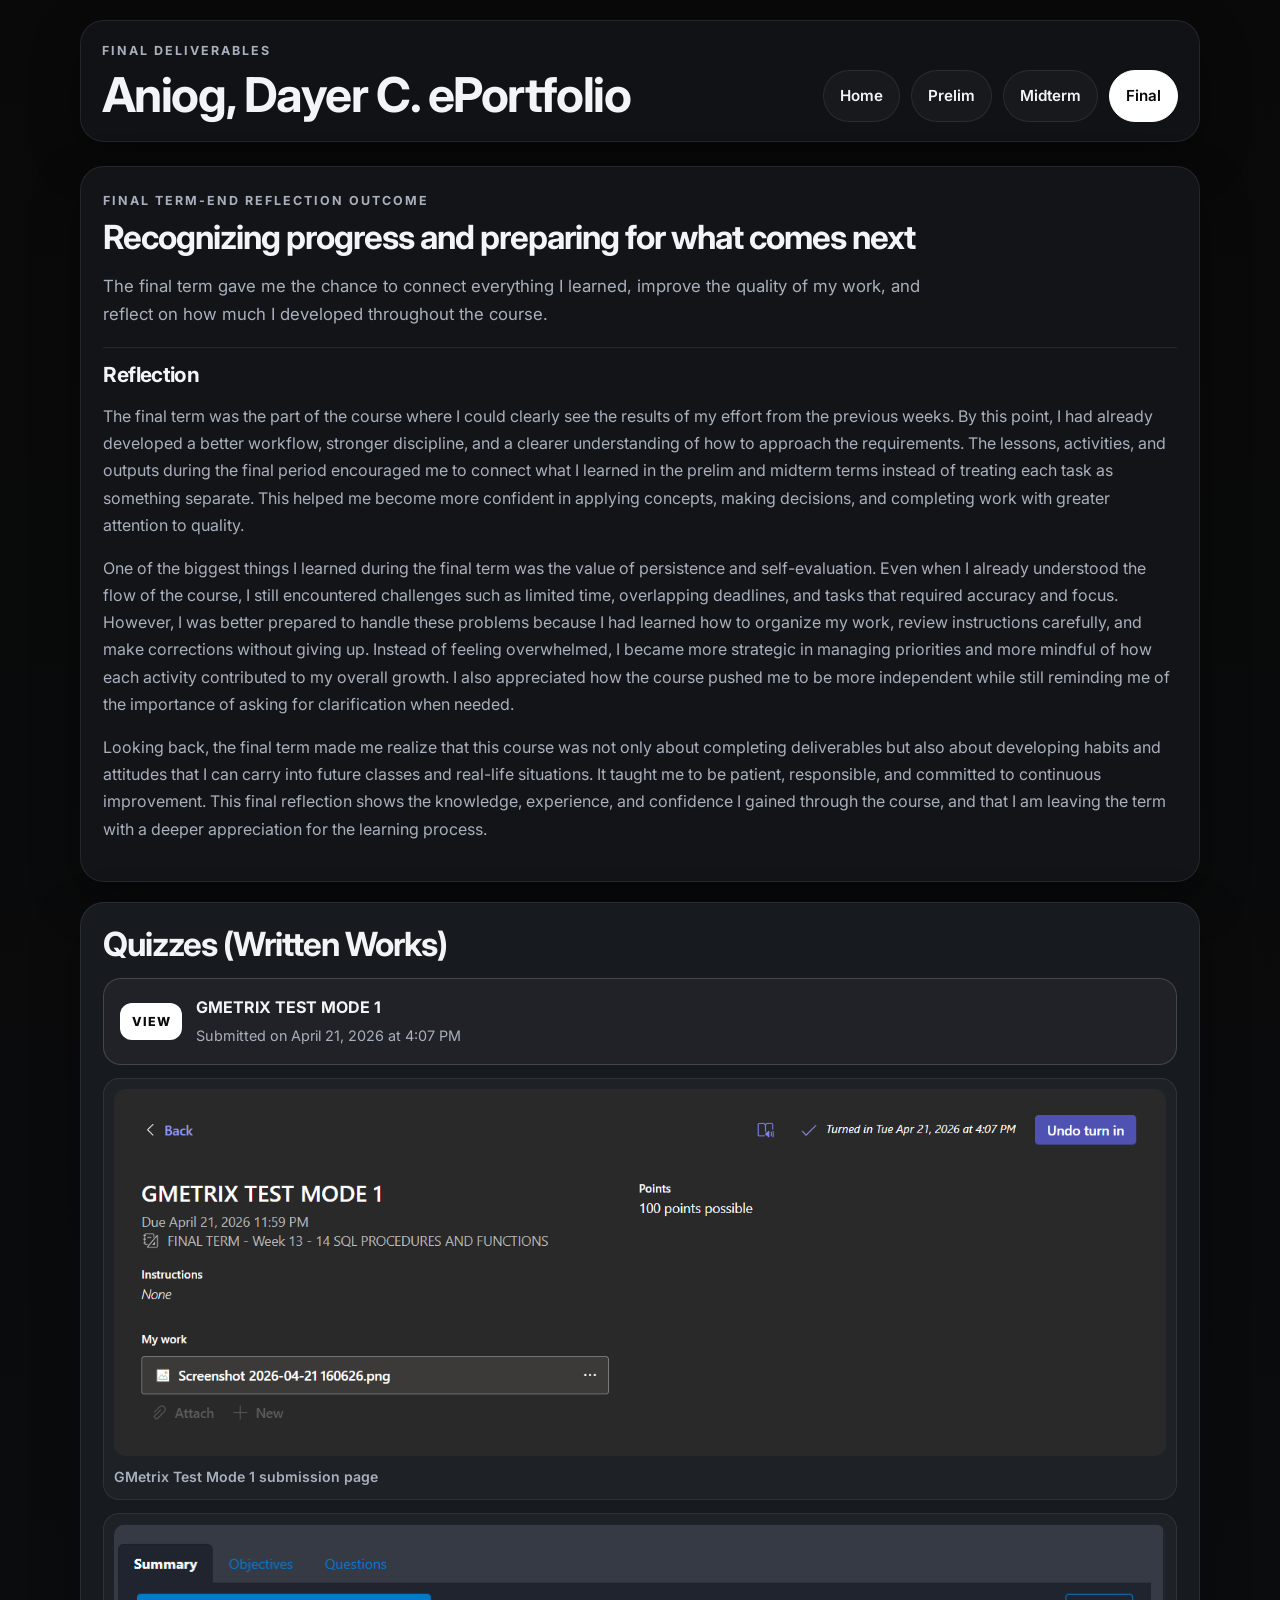
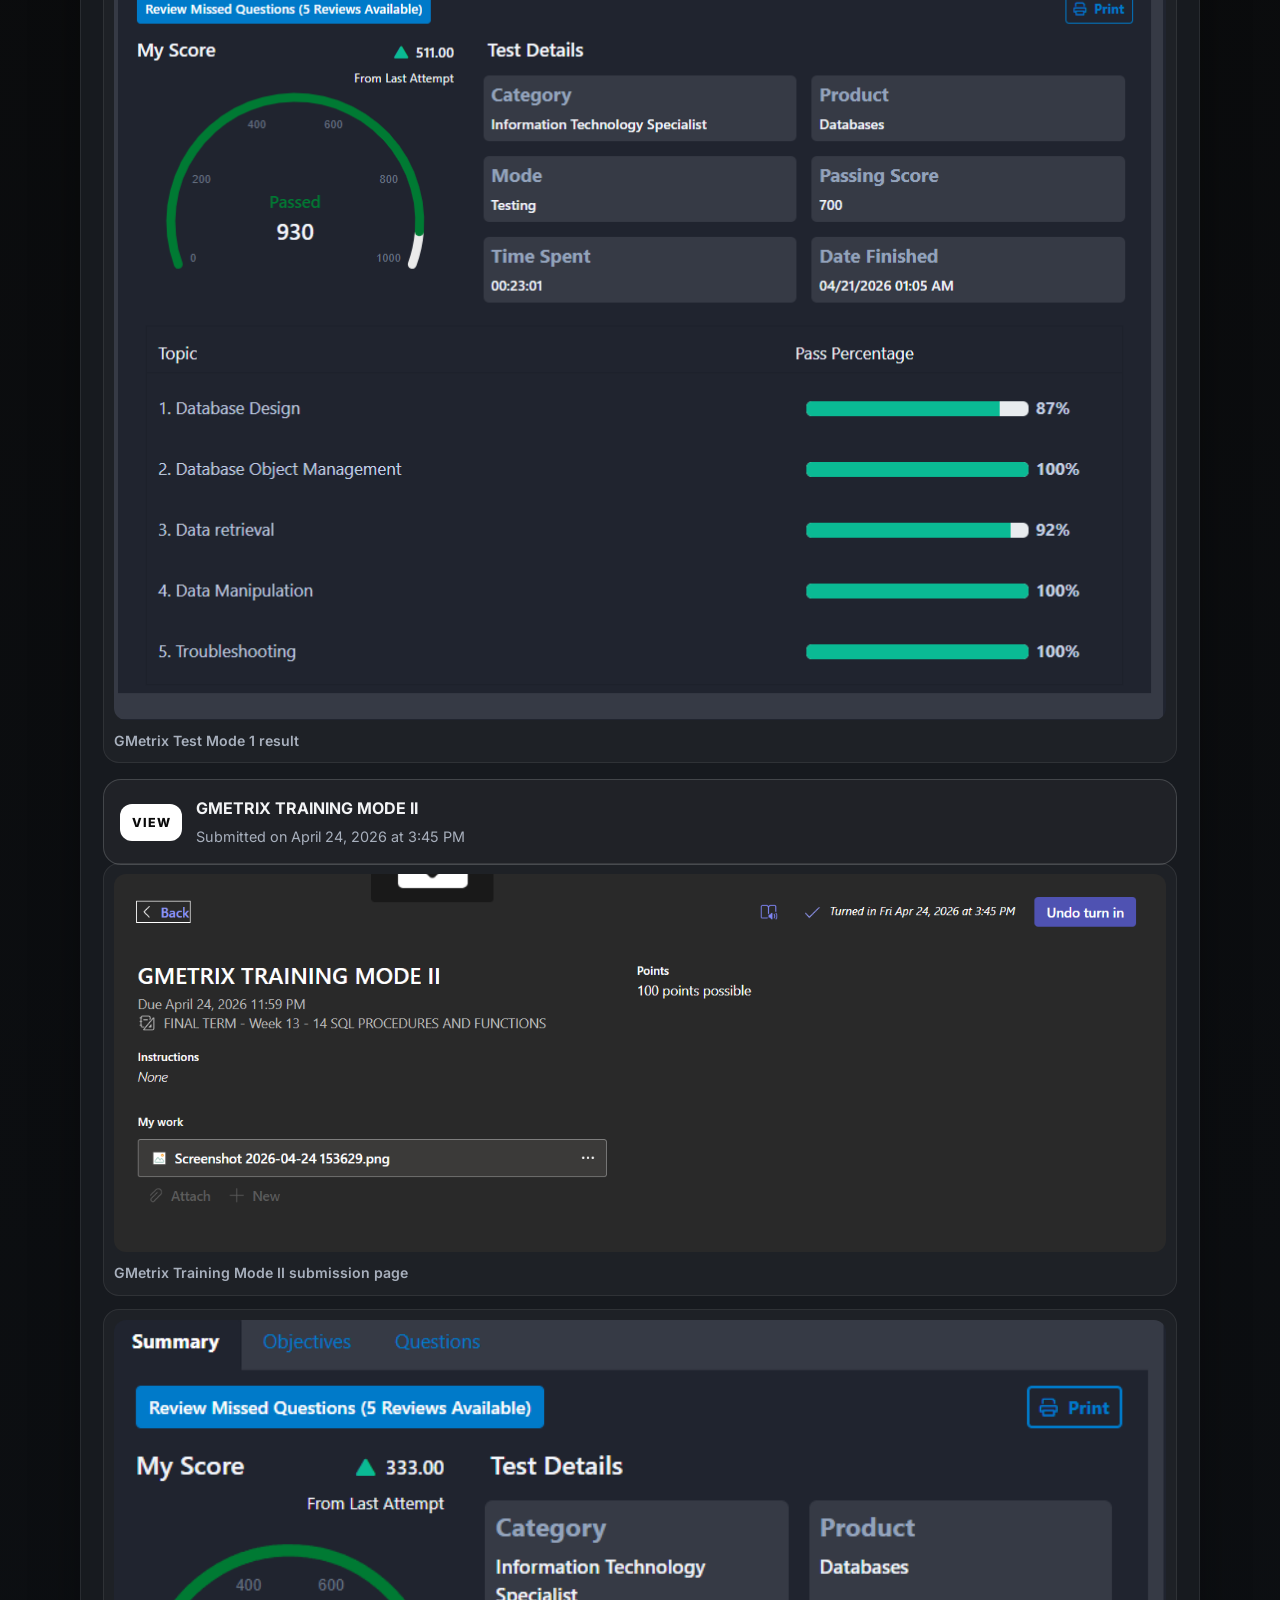
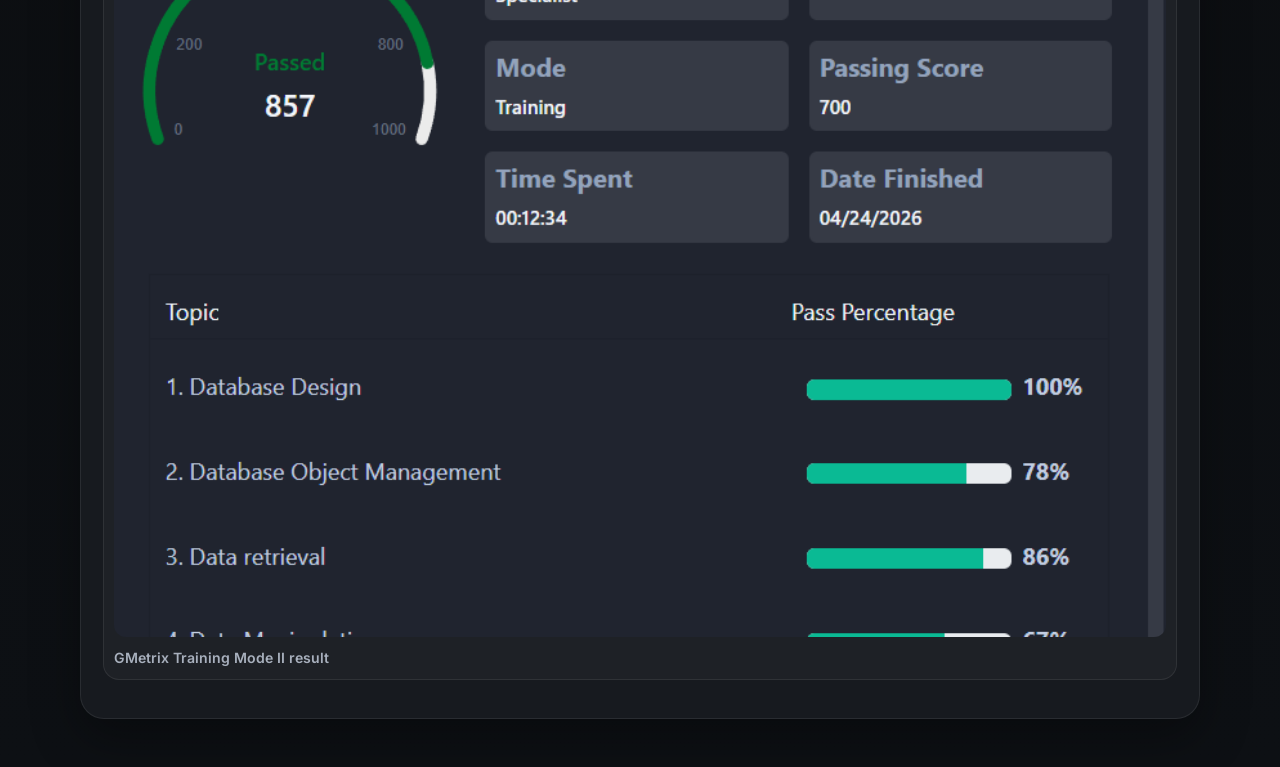
==== final.html @ a4cdac78 "Add ePortfolio files" ====
<!DOCTYPE html>
<html lang="en">
<head>
  <meta charset="UTF-8">
  <meta name="viewport" content="width=device-width, initial-scale=1.0">
  <title>Final Deliverables | Aniog, Dayer C. ePortfolio</title>
  <link rel="stylesheet" href="styles.css">
</head>
<body>
  <div class="page-shell">
    <header class="topbar">
      <div>
        <p class="eyebrow">Final Deliverables</p>
        <h1>Aniog, Dayer C. ePortfolio</h1>
      </div>
      <nav class="site-nav" aria-label="Primary navigation">
        <a href="index.html">Home</a>
        <a href="prelim.html">Prelim</a>
        <a href="midterm.html">Midterm</a>
        <a class="is-active" href="final.html">Final</a>
      </nav>
    </header>

    <main class="term-layout">
      <article class="panel reflection">
        <p class="eyebrow">Final Term-End Reflection Outcome</p>
        <h2>Recognizing progress and preparing for what comes next</h2>
        <p class="lead">
          The final term gave me the chance to connect everything I learned, improve the quality
          of my work, and reflect on how much I developed throughout the course.
        </p>
        <h3 class="reflection-subtitle">Reflection</h3>
        <p>
          The final term was the part of the course where I could clearly see the results of my
          effort from the previous weeks. By this point, I had already developed a better workflow,
          stronger discipline, and a clearer understanding of how to approach the requirements. The
          lessons, activities, and outputs during the final period encouraged me to connect what I
          learned in the prelim and midterm terms instead of treating each task as something separate.
          This helped me become more confident in applying concepts, making decisions, and completing
          work with greater attention to quality.
        </p>
        <p>
          One of the biggest things I learned during the final term was the value of persistence and
          self-evaluation. Even when I already understood the flow of the course, I still encountered
          challenges such as limited time, overlapping deadlines, and tasks that required accuracy and
          focus. However, I was better prepared to handle these problems because I had learned how to
          organize my work, review instructions carefully, and make corrections without giving up.
          Instead of feeling overwhelmed, I became more strategic in managing priorities and more
          mindful of how each activity contributed to my overall growth. I also appreciated how the
          course pushed me to be more independent while still reminding me of the importance of asking
          for clarification when needed.
        </p>
        <p>
          Looking back, the final term made me realize that this course was not only about completing
          deliverables but also about developing habits and attitudes that I can carry into future
          classes and real-life situations. It taught me to be patient, responsible, and committed to
          continuous improvement. This final reflection shows the knowledge, experience, and
          confidence I gained through the course, and that I am leaving the term with a deeper
          appreciation for the learning process.
        </p>
      </article>

      <section class="deliverables-grid deliverables-grid--single">
        <article class="panel deliverable-card">
          <h2>Quizzes (Written Works)</h2>
          <a class="file-card" href="assets/final-proof/gmetrix-test-mode-1-score.png" target="_blank">
            <span class="file-card-type">VIEW</span>
            <span class="file-card-body">
              <span class="file-card-title">GMETRIX TEST MODE 1</span>
              <span class="file-card-meta">Submitted on April 21, 2026 at 4:07 PM</span>
            </span>
          </a>
          <div class="proof-gallery file-proof-gallery">
            <a class="proof-shot" href="assets/final-proof/gmetrix-test-mode-1-page.png" target="_blank">
              <img
                class="proof-image"
                src="assets/final-proof/gmetrix-test-mode-1-page.png"
                alt="GMetrix Test Mode 1 submission page screenshot"
              >
              <span class="proof-caption">GMetrix Test Mode 1 submission page</span>
            </a>
            <a class="proof-shot" href="assets/final-proof/gmetrix-test-mode-1-score.png" target="_blank">
              <img
                class="proof-image"
                src="assets/final-proof/gmetrix-test-mode-1-score.png"
                alt="GMetrix Test Mode 1 score screenshot"
              >
              <span class="proof-caption">GMetrix Test Mode 1 result</span>
            </a>
          </div>
          <a class="file-card" href="assets/final-proof/gmetrix-training-mode-ii-score.png" target="_blank">
            <span class="file-card-type">VIEW</span>
            <span class="file-card-body">
              <span class="file-card-title">GMETRIX TRAINING MODE II</span>
              <span class="file-card-meta">Submitted on April 24, 2026 at 3:45 PM</span>
            </span>
          </a>
          <div class="proof-gallery file-proof-gallery">
            <a class="proof-shot" href="assets/final-proof/gmetrix-training-mode-ii-page.png" target="_blank">
              <img
                class="proof-image"
                src="assets/final-proof/gmetrix-training-mode-ii-page.png"
                alt="GMetrix Training Mode II submission page screenshot"
              >
              <span class="proof-caption">GMetrix Training Mode II submission page</span>
            </a>
            <a class="proof-shot" href="assets/final-proof/gmetrix-training-mode-ii-score.png" target="_blank">
              <img
                class="proof-image"
                src="assets/final-proof/gmetrix-training-mode-ii-score.png"
                alt="GMetrix Training Mode II score screenshot"
              >
              <span class="proof-caption">GMetrix Training Mode II result</span>
            </a>
          </div>
        </article>
      </section>
    </main>
  </div>
</body>
</html>
---- styles.css ----
@import url("https://fonts.googleapis.com/css2?family=Inter:wght@400;500;600;700;800&display=swap");

:root {
  --bg: #090909;
  --panel: #121417;
  --panel-soft: #171a1f;
  --text: #f3f4f6;
  --muted: #a8b0bd;
  --line: rgba(255, 255, 255, 0.08);
  --line-strong: rgba(255, 255, 255, 0.16);
  --shadow: 0 18px 48px rgba(0, 0, 0, 0.34);
}

* {
  box-sizing: border-box;
}

html {
  scroll-behavior: smooth;
}

body {
  margin: 0;
  min-height: 100vh;
  background: linear-gradient(180deg, #090909 0%, #0d1014 100%);
  color: var(--text);
  font-family: "Inter", "Segoe UI", sans-serif;
  line-height: 1.7;
}

a {
  color: inherit;
  text-decoration: none;
}

h1,
h2,
h3 {
  margin: 0;
  line-height: 1.1;
  letter-spacing: -0.03em;
}

p {
  margin: 0 0 1rem;
}

.page-shell {
  width: min(1120px, calc(100% - 2rem));
  margin: 0 auto;
  padding: 1.25rem 0 3rem;
}

.topbar {
  display: flex;
  align-items: flex-end;
  justify-content: space-between;
  gap: 1.5rem;
  margin-bottom: 1.5rem;
  padding: 1.2rem 1.3rem;
  border: 1px solid var(--line);
  border-radius: 24px;
  background: rgba(18, 20, 23, 0.95);
  box-shadow: var(--shadow);
}

.topbar h1 {
  font-size: clamp(2rem, 4vw, 3rem);
}

.eyebrow {
  margin-bottom: 0.5rem;
  color: var(--muted);
  font-size: 0.78rem;
  font-weight: 700;
  letter-spacing: 0.16em;
  text-transform: uppercase;
}

.site-nav {
  display: flex;
  flex-wrap: wrap;
  gap: 0.7rem;
}

.site-nav a {
  padding: 0.75rem 1rem;
  border: 1px solid var(--line);
  border-radius: 999px;
  background: rgba(255, 255, 255, 0.03);
  font-size: 0.95rem;
  font-weight: 600;
  transition: border-color 180ms ease, background-color 180ms ease;
}

.site-nav a:hover,
.site-nav a:focus-visible {
  border-color: var(--line-strong);
  background: rgba(255, 255, 255, 0.06);
}

.site-nav .is-active {
  background: #ffffff;
  color: #090909;
  border-color: #ffffff;
}

main,
.term-layout {
  display: grid;
  gap: 1.25rem;
}

.panel {
  border: 1px solid var(--line);
  border-radius: 24px;
  background: var(--panel);
  box-shadow: var(--shadow);
}

.hero {
  display: grid;
  grid-template-columns: minmax(0, 1fr) 300px;
  gap: 1.4rem;
  align-items: center;
  padding: 1.25rem 1.35rem;
}

.hero-copy {
  display: flex;
  flex-direction: column;
  justify-content: center;
  min-height: 100%;
}

.hero-title {
  margin-bottom: 0.8rem;
  font-size: clamp(2rem, 4vw, 3.2rem);
}

.lead {
  max-width: 36rem;
  margin-bottom: 0.9rem;
  color: var(--muted);
  font-size: 1.05rem;
}

.hero-note {
  display: inline-block;
  max-width: 32rem;
  margin-bottom: 0;
  padding: 0.75rem 0.9rem;
  border: 1px solid var(--line);
  border-radius: 16px;
  background: rgba(255, 255, 255, 0.03);
  color: var(--muted);
  font-size: 0.96rem;
}

.portrait-card {
  display: flex;
  flex-direction: column;
  align-items: center;
  justify-content: center;
  justify-self: end;
  width: 100%;
  max-width: 300px;
  min-height: 332px;
  padding: 1rem 0.9rem;
  border-radius: 20px;
  background: var(--panel-soft);
}

.portrait-photo {
  display: block;
  width: min(180px, 100%);
  aspect-ratio: 1;
  border: 1px solid var(--line-strong);
  border-radius: 50%;
  object-fit: cover;
  object-position: center top;
}

.portrait-caption {
  margin: 0.85rem 0 0;
  color: var(--muted);
  font-size: 0.82rem;
  font-weight: 600;
  line-height: 1.6;
  text-align: center;
}

.about-copy,
.term-intro,
.reflection,
.deliverable-card {
  padding: 1.4rem;
}

.about-copy h2,
.term-intro h2,
.reflection h2,
.deliverable-card h2 {
  margin-bottom: 1rem;
  font-size: clamp(1.45rem, 2.6vw, 2.1rem);
}

.about-copy p,
.term-intro p,
.reflection p {
  color: var(--muted);
}

.term-intro {
  background: var(--panel-soft);
}

.reflection .lead {
  max-width: 52rem;
  margin-bottom: 1.15rem;
}

.reflection-subtitle {
  margin: 0 0 1rem;
  padding-top: 1rem;
  border-top: 1px solid var(--line);
  font-size: 1.3rem;
}

.deliverables-grid {
  display: grid;
  grid-template-columns: repeat(2, minmax(0, 1fr));
  align-items: start;
  gap: 1.25rem;
}

.deliverables-grid--single {
  grid-template-columns: 1fr;
}

.deliverable-card {
  background: var(--panel-soft);
}

.submission-list {
  margin: 0;
  padding-left: 1.1rem;
}

.submission-list li {
  margin-bottom: 0.75rem;
  color: var(--muted);
}

.file-card {
  display: flex;
  align-items: center;
  gap: 0.9rem;
  margin-bottom: 1rem;
  padding: 0.95rem 1rem;
  border: 1px solid var(--line-strong);
  border-radius: 18px;
  background: rgba(255, 255, 255, 0.04);
  transition: border-color 180ms ease, background-color 180ms ease, transform 180ms ease;
}

.file-card:hover,
.file-card:focus-visible {
  transform: translateY(-2px);
  border-color: rgba(255, 255, 255, 0.28);
  background: rgba(255, 255, 255, 0.07);
}

.file-card-type {
  flex: 0 0 auto;
  min-width: 58px;
  padding: 0.5rem 0.7rem;
  border-radius: 12px;
  background: #ffffff;
  color: #090909;
  font-size: 0.78rem;
  font-weight: 800;
  letter-spacing: 0.08em;
  text-align: center;
}

.file-card-body {
  display: flex;
  flex-direction: column;
  gap: 0.15rem;
  min-width: 0;
}

.file-card-title {
  color: var(--text);
  font-weight: 700;
}

.file-card-meta {
  color: var(--muted);
  font-size: 0.9rem;
}

.proof-card {
  padding: 1rem 1.05rem;
  border: 1px solid var(--line-strong);
  border-radius: 18px;
  background: rgba(255, 255, 255, 0.04);
}

.proof-list {
  display: grid;
  gap: 0.9rem;
}

.proof-title {
  margin-bottom: 0.55rem;
  font-size: 1.2rem;
}

.proof-meta,
.proof-description {
  margin-bottom: 0;
  color: var(--muted);
}

.proof-meta {
  font-size: 0.92rem;
  font-weight: 600;
}

.proof-description {
  margin-top: 0.55rem;
}

.proof-gallery {
  display: grid;
  grid-template-columns: repeat(2, minmax(0, 1fr));
  gap: 0.85rem;
  margin-top: 0.95rem;
}

.file-proof-gallery {
  grid-template-columns: 1fr;
  margin: -0.15rem 0 1rem;
}

.proof-shot {
  display: block;
  padding: 0.6rem;
  border: 1px solid var(--line);
  border-radius: 16px;
  background: rgba(255, 255, 255, 0.03);
  transition: border-color 180ms ease, background-color 180ms ease, transform 180ms ease;
}

.proof-shot:hover,
.proof-shot:focus-visible {
  transform: translateY(-2px);
  border-color: rgba(255, 255, 255, 0.2);
  background: rgba(255, 255, 255, 0.05);
}

.proof-image {
  display: block;
  width: 100%;
  border-radius: 12px;
  background: #0b0d10;
}

.proof-caption {
  display: block;
  margin-top: 0.55rem;
  color: var(--muted);
  font-size: 0.88rem;
  font-weight: 600;
}

.deliverable-card .file-card:last-of-type {
  margin-bottom: 0;
}

.submission-list a {
  color: var(--text);
  font-weight: 600;
  text-decoration: underline;
  text-decoration-thickness: 1px;
  text-underline-offset: 0.2em;
}

@media (max-width: 900px) {
  .topbar,
  .hero,
  .deliverables-grid {
    grid-template-columns: 1fr;
  }

  .topbar {
    align-items: flex-start;
  }
}

@media (max-width: 640px) {
  .page-shell {
    width: min(100% - 1rem, 1120px);
    padding-top: 0.9rem;
  }

  .topbar,
  .hero,
  .about-copy,
  .term-intro,
  .reflection,
  .deliverable-card {
    padding: 1rem;
  }

  .site-nav a {
    width: calc(50% - 0.35rem);
    text-align: center;
  }

  .proof-gallery {
    grid-template-columns: 1fr;
  }

}
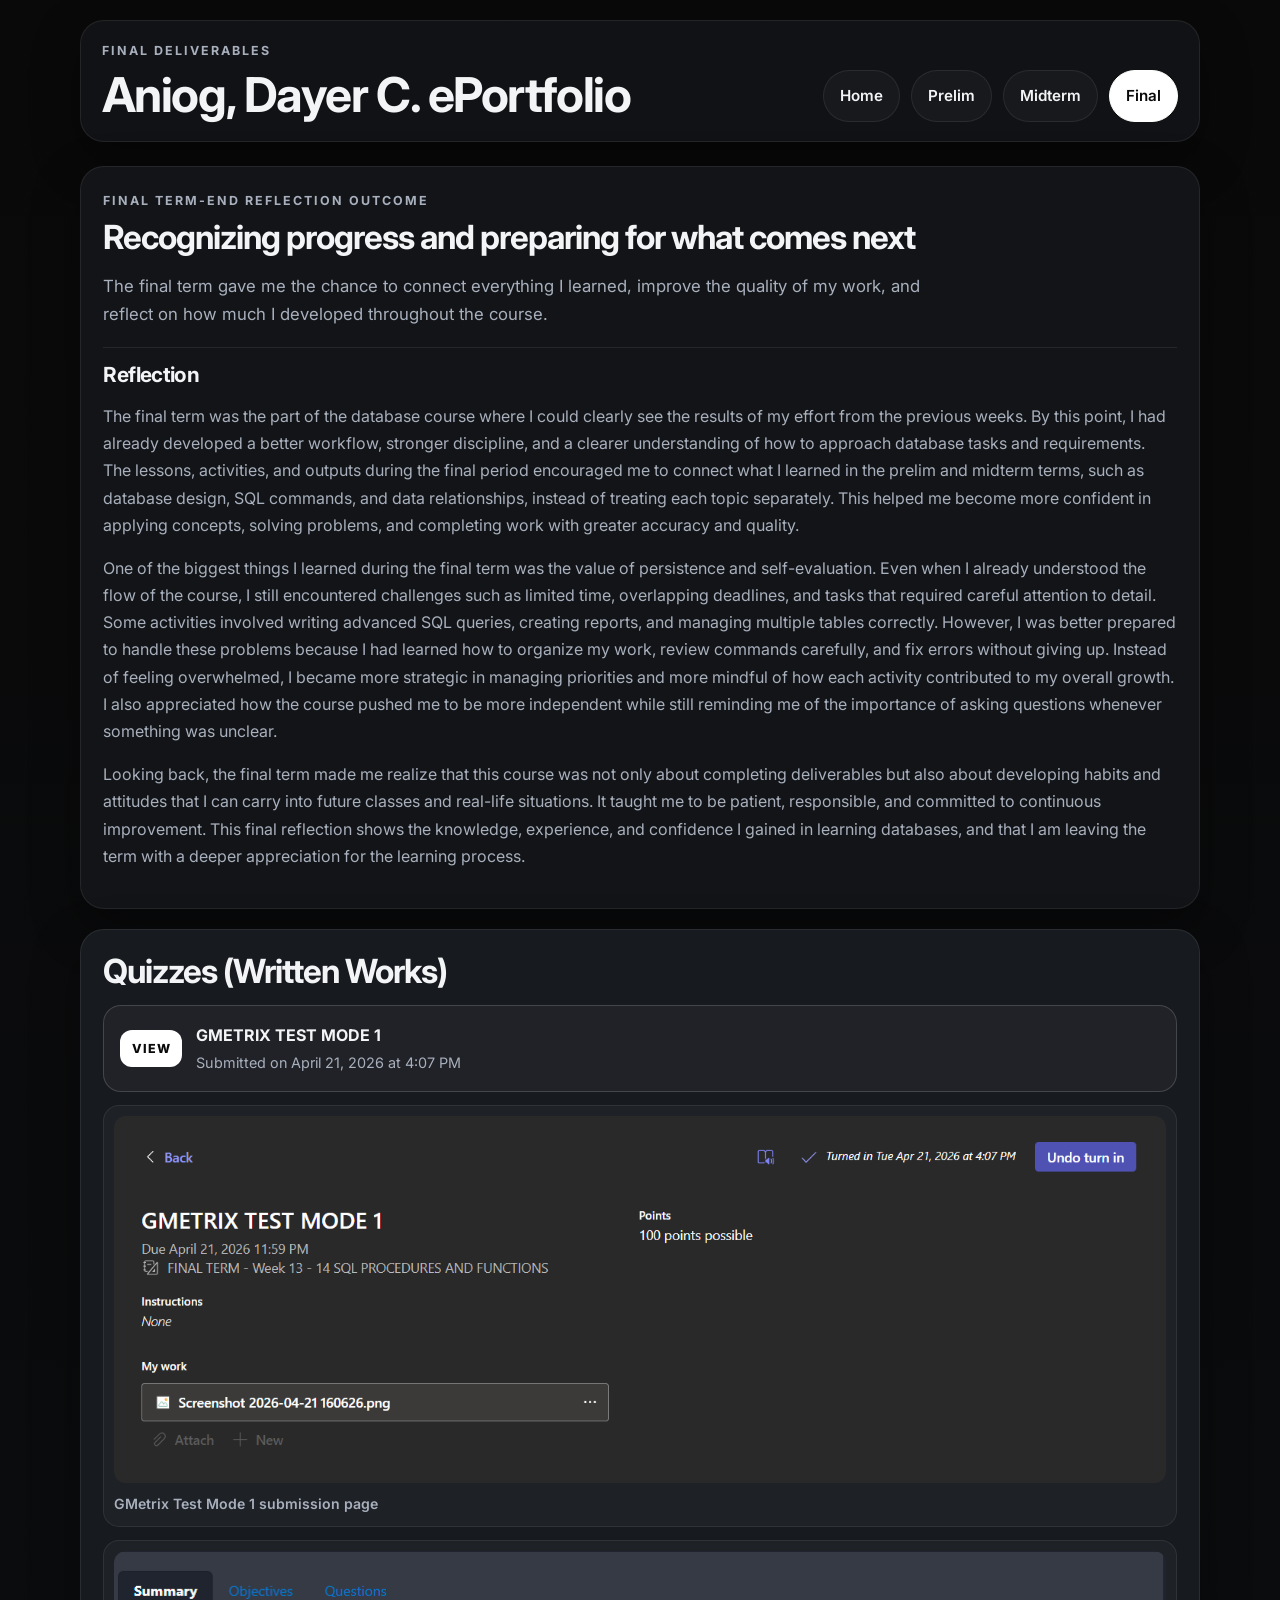
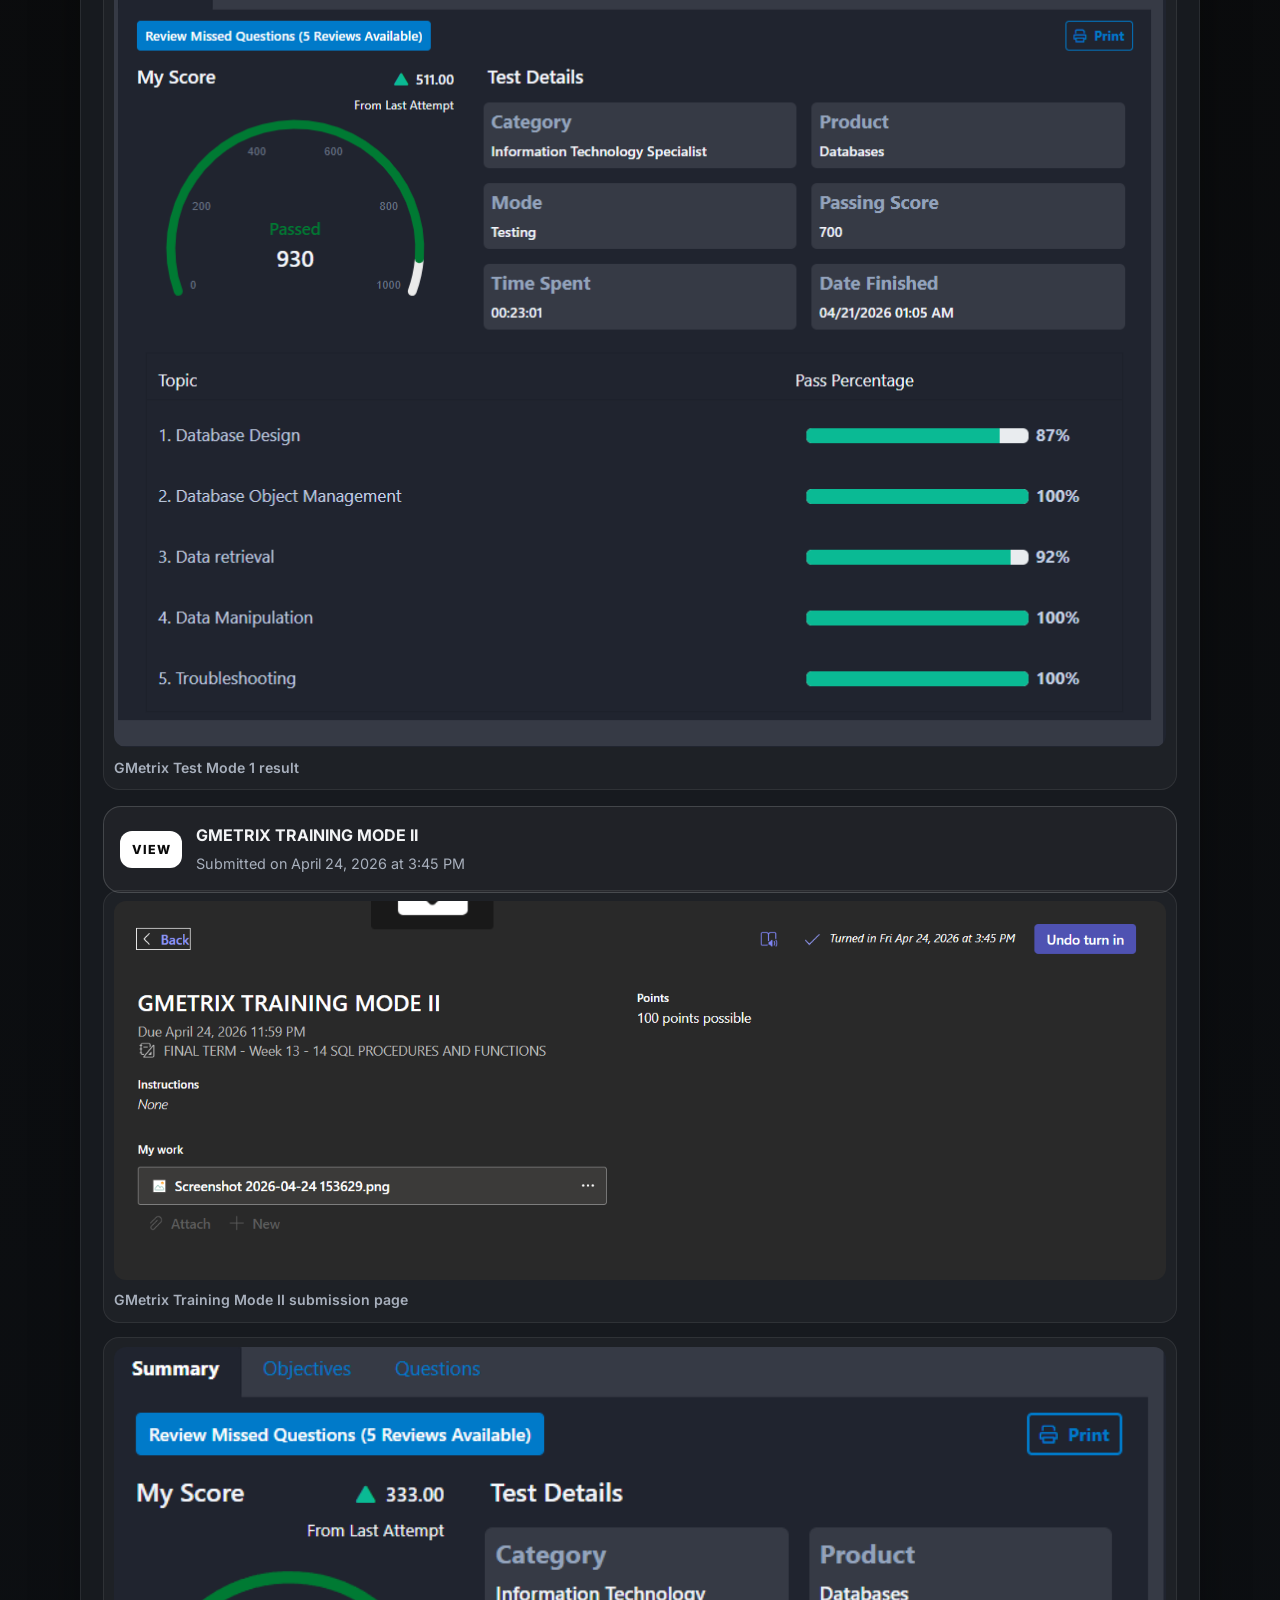
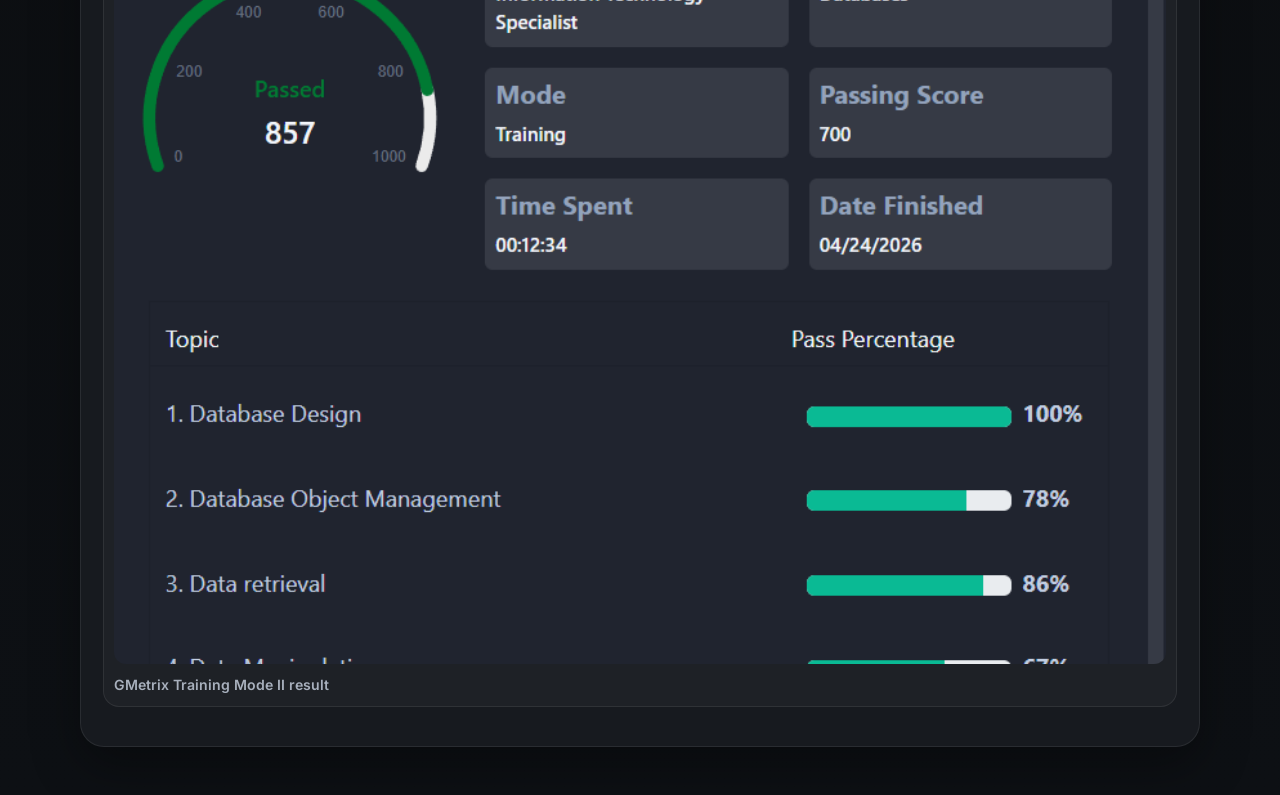
==== commit d7030a64: "Update all reflections for prelim, midterm, and final" ====
--- a/final.html
+++ b/final.html
@@ -31,32 +31,13 @@
         </p>
         <h3 class="reflection-subtitle">Reflection</h3>
         <p>
-          The final term was the part of the course where I could clearly see the results of my
-          effort from the previous weeks. By this point, I had already developed a better workflow,
-          stronger discipline, and a clearer understanding of how to approach the requirements. The
-          lessons, activities, and outputs during the final period encouraged me to connect what I
-          learned in the prelim and midterm terms instead of treating each task as something separate.
-          This helped me become more confident in applying concepts, making decisions, and completing
-          work with greater attention to quality.
+          The final term was the part of the database course where I could clearly see the results of my effort from the previous weeks. By this point, I had already developed a better workflow, stronger discipline, and a clearer understanding of how to approach database tasks and requirements. The lessons, activities, and outputs during the final period encouraged me to connect what I learned in the prelim and midterm terms, such as database design, SQL commands, and data relationships, instead of treating each topic separately. This helped me become more confident in applying concepts, solving problems, and completing work with greater accuracy and quality.
         </p>
         <p>
-          One of the biggest things I learned during the final term was the value of persistence and
-          self-evaluation. Even when I already understood the flow of the course, I still encountered
-          challenges such as limited time, overlapping deadlines, and tasks that required accuracy and
-          focus. However, I was better prepared to handle these problems because I had learned how to
-          organize my work, review instructions carefully, and make corrections without giving up.
-          Instead of feeling overwhelmed, I became more strategic in managing priorities and more
-          mindful of how each activity contributed to my overall growth. I also appreciated how the
-          course pushed me to be more independent while still reminding me of the importance of asking
-          for clarification when needed.
+          One of the biggest things I learned during the final term was the value of persistence and self-evaluation. Even when I already understood the flow of the course, I still encountered challenges such as limited time, overlapping deadlines, and tasks that required careful attention to detail. Some activities involved writing advanced SQL queries, creating reports, and managing multiple tables correctly. However, I was better prepared to handle these problems because I had learned how to organize my work, review commands carefully, and fix errors without giving up. Instead of feeling overwhelmed, I became more strategic in managing priorities and more mindful of how each activity contributed to my overall growth. I also appreciated how the course pushed me to be more independent while still reminding me of the importance of asking questions whenever something was unclear.
         </p>
         <p>
-          Looking back, the final term made me realize that this course was not only about completing
-          deliverables but also about developing habits and attitudes that I can carry into future
-          classes and real-life situations. It taught me to be patient, responsible, and committed to
-          continuous improvement. This final reflection shows the knowledge, experience, and
-          confidence I gained through the course, and that I am leaving the term with a deeper
-          appreciation for the learning process.
+          Looking back, the final term made me realize that this course was not only about completing deliverables but also about developing habits and attitudes that I can carry into future classes and real-life situations. It taught me to be patient, responsible, and committed to continuous improvement. This final reflection shows the knowledge, experience, and confidence I gained in learning databases, and that I am leaving the term with a deeper appreciation for the learning process.
         </p>
       </article>
 
